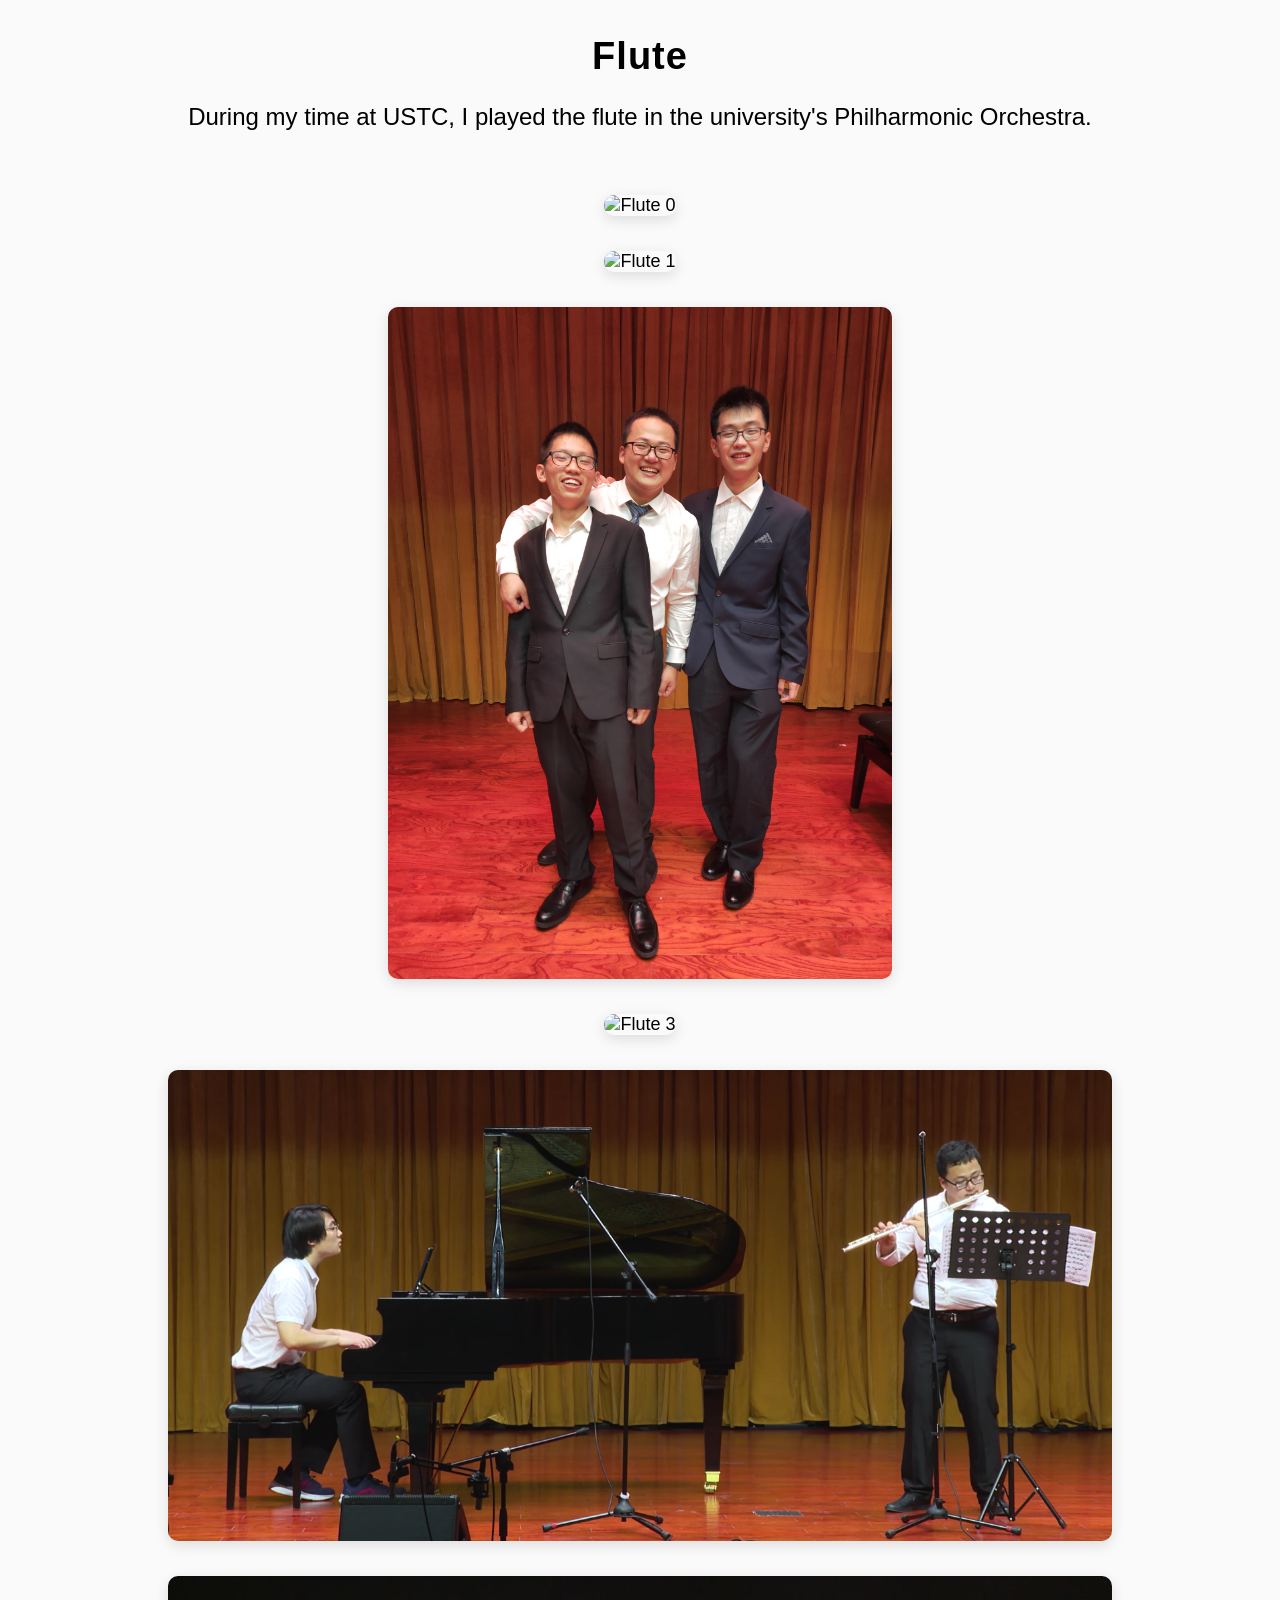
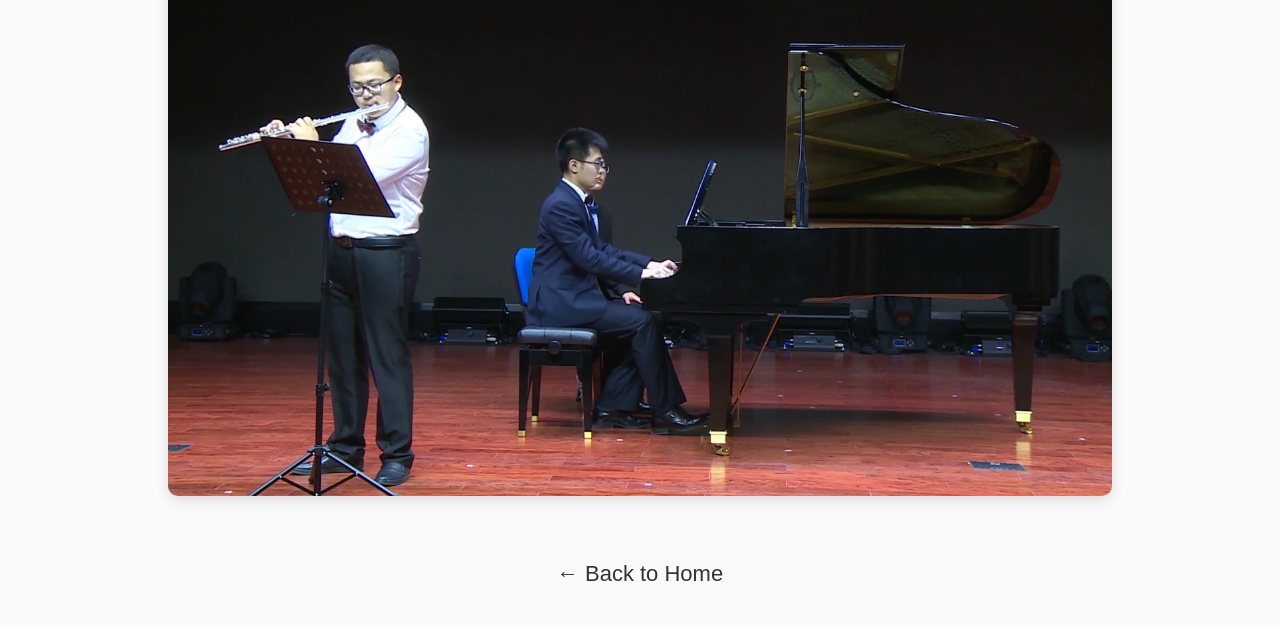
==== flute.html @ ade0bbb7 "updated_flute" ====
<!DOCTYPE html>
<html lang="en">

<head>
    <meta charset="UTF-8">
    <title>Flute Gallery</title>

    <style>
        body {
            margin: 0;
            font-family: Arial, sans-serif;
            text-align: center;
            background-color: #fafafa;
            font-size: 18px;
        }

        h1 {
            margin-top: 35px;
            font-size: 38px;
            letter-spacing: 1px;
        }

        .gallery {
            display: flex;
            flex-direction: column;
            align-items: center;
            gap: 35px;
            padding: 40px 10px;
        }

        .gallery img {
            height: auto;
            border-radius: 10px;
            box-shadow: 0 4px 14px rgba(0, 0, 0, 0.12);
            transition: transform 0.2s ease;
        }

        .gallery img:hover {
            transform: scale(1.02);
        }

        .img1 {
            max-width: 40%;
        }

        .img2 {
            max-width: 75%;
        }

        .img3 {
            max-width: 40%;
        }

        .img4 {
            max-width: 75%;
        }

        .img5 {
            max-width: 75%;
        }

        .img6 {
            max-width: 75%;
        }

        .back {
            margin-top: 25px;
            margin-bottom: 40px;
        }

        .back a {
            text-decoration: none;
            color: #333;
            font-size: 22px;
            font-weight: 500;
        }

        .back a:hover {
            text-decoration: underline;
        }
    </style>
</head>

<body>

    <h1>Flute</h1>
    <p style="font-size: 24px;">
        During my time at USTC, I played the flute in the university's Philharmonic Orchestra.
    </p>
    <div class="gallery">

        <img class="img1" src="flute_images/Peisen_flute0.jpg" alt="Flute 0">
        <img class="img2" src="flute_images/Peisen_flute1.jpg" alt="Flute 1">
        <img class="img3" src="flute_images/Peisen_flute2.jpg" alt="Flute 2">
        <img class="img4" src="flute_images/Peisen_flute3.png" alt="Flute 3">
        <img class="img5" src="flute_images/Peisen_flute4.png" alt="Flute 4">
        <img class="img6" src="flute_images/Peisen_flute5.png" alt="Flute 5">

    </div>

    <div class="back">
        <a href="index.html">← Back to Home</a>
    </div>

</body>

</html>
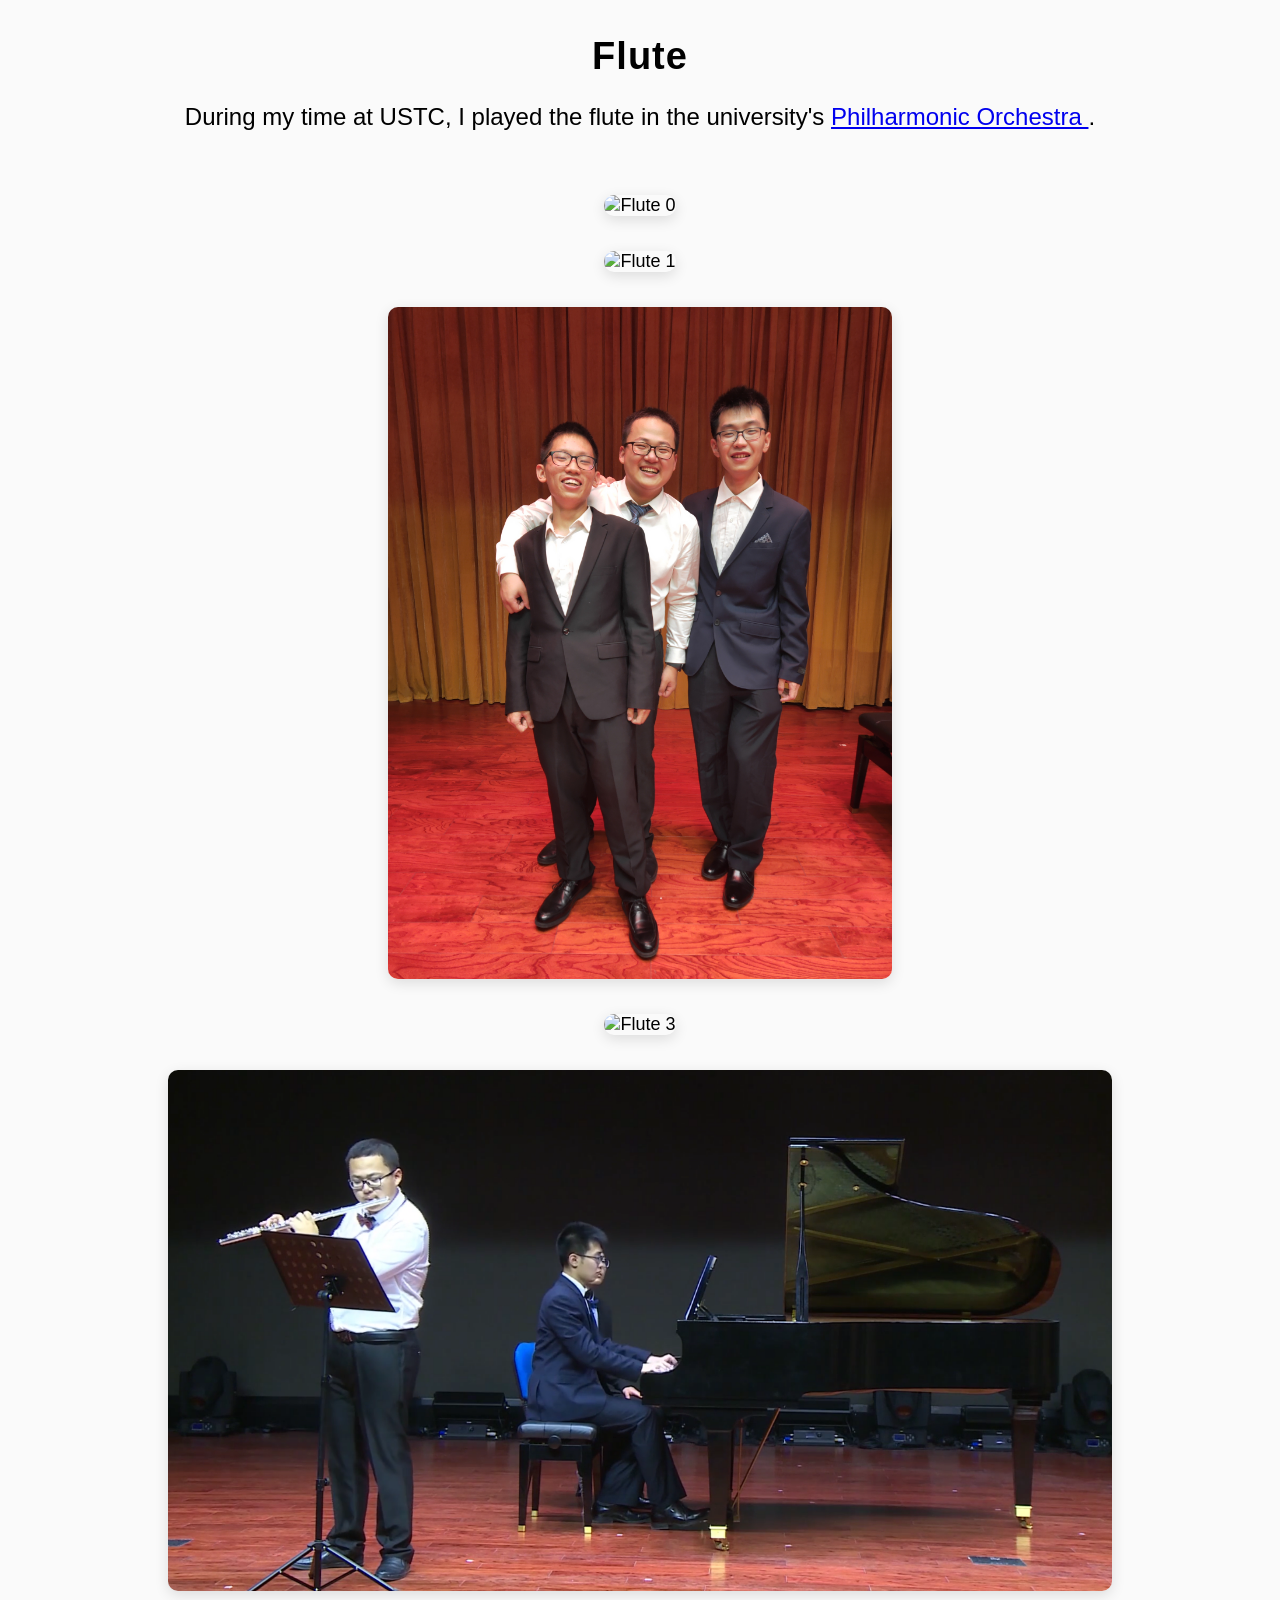
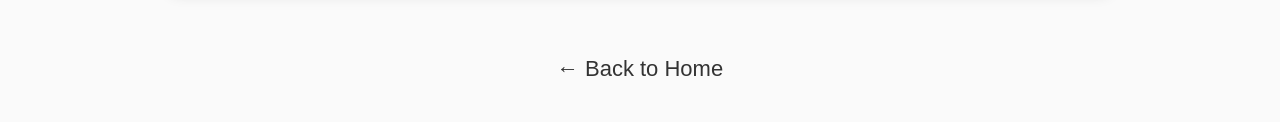
==== commit 2d309f5e: "updated_orchestra_link" ====
--- a/flute.html
+++ b/flute.html
@@ -85,7 +85,11 @@
 
     <h1>Flute</h1>
     <p style="font-size: 24px;">
-        During my time at USTC, I played the flute in the university's Philharmonic Orchestra.
+        During my time at USTC, I played the flute in the university's
+        <a href="https://space.bilibili.com/281602573?spm_id_from=333.337.0.0" target="_blank"
+            rel="noopener noreferrer">
+            Philharmonic Orchestra
+        </a>.
     </p>
     <div class="gallery">
 
@@ -94,7 +98,6 @@
         <img class="img3" src="flute_images/Peisen_flute2.jpg" alt="Flute 2">
         <img class="img4" src="flute_images/Peisen_flute3.png" alt="Flute 3">
         <img class="img5" src="flute_images/Peisen_flute4.png" alt="Flute 4">
-        <img class="img6" src="flute_images/Peisen_flute5.png" alt="Flute 5">
 
     </div>
 
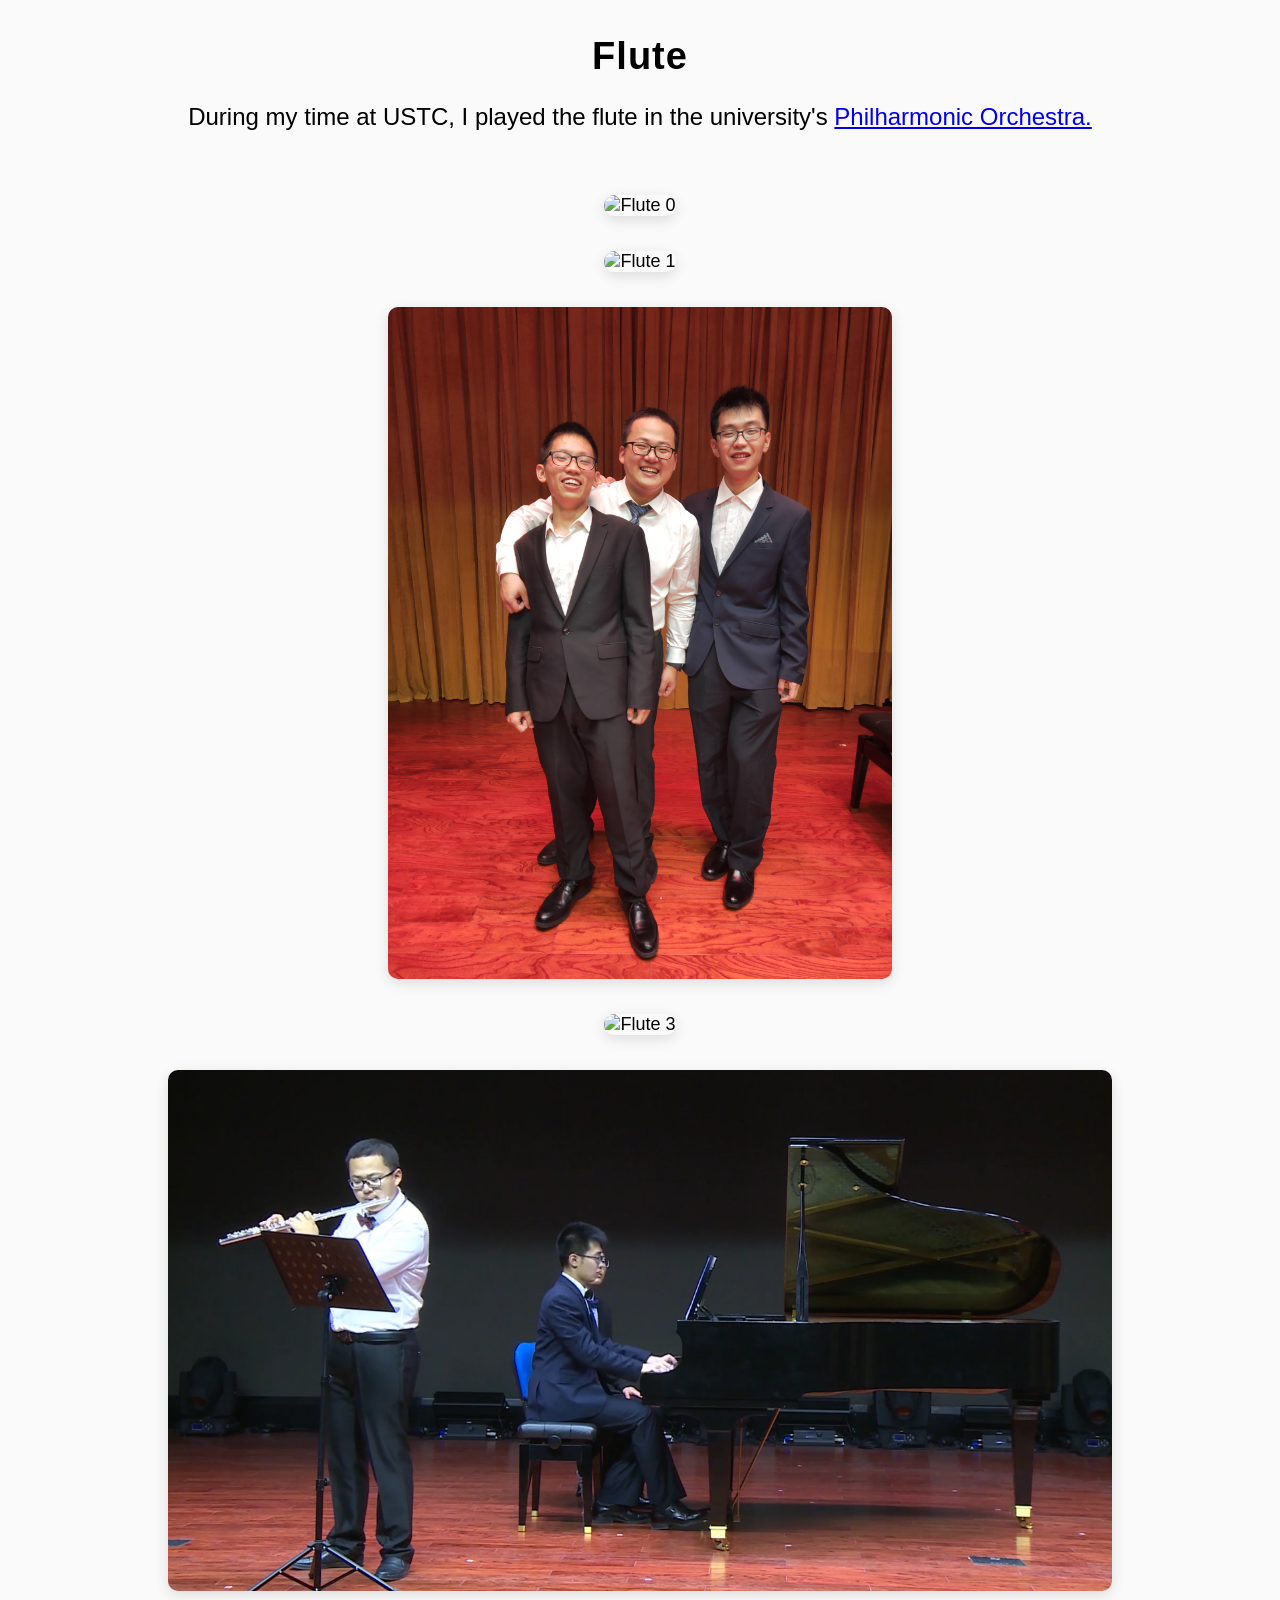
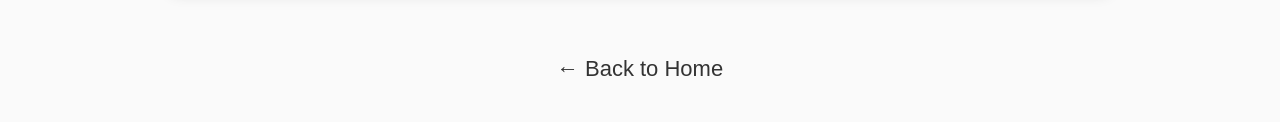
==== commit a78e8a7e: "reduced_flute_image_size" ====
--- a/flute.html
+++ b/flute.html
@@ -88,8 +88,8 @@
         During my time at USTC, I played the flute in the university's
         <a href="https://space.bilibili.com/281602573?spm_id_from=333.337.0.0" target="_blank"
             rel="noopener noreferrer">
-            Philharmonic Orchestra
-        </a>.
+            Philharmonic Orchestra.
+        </a>
     </p>
     <div class="gallery">
 
